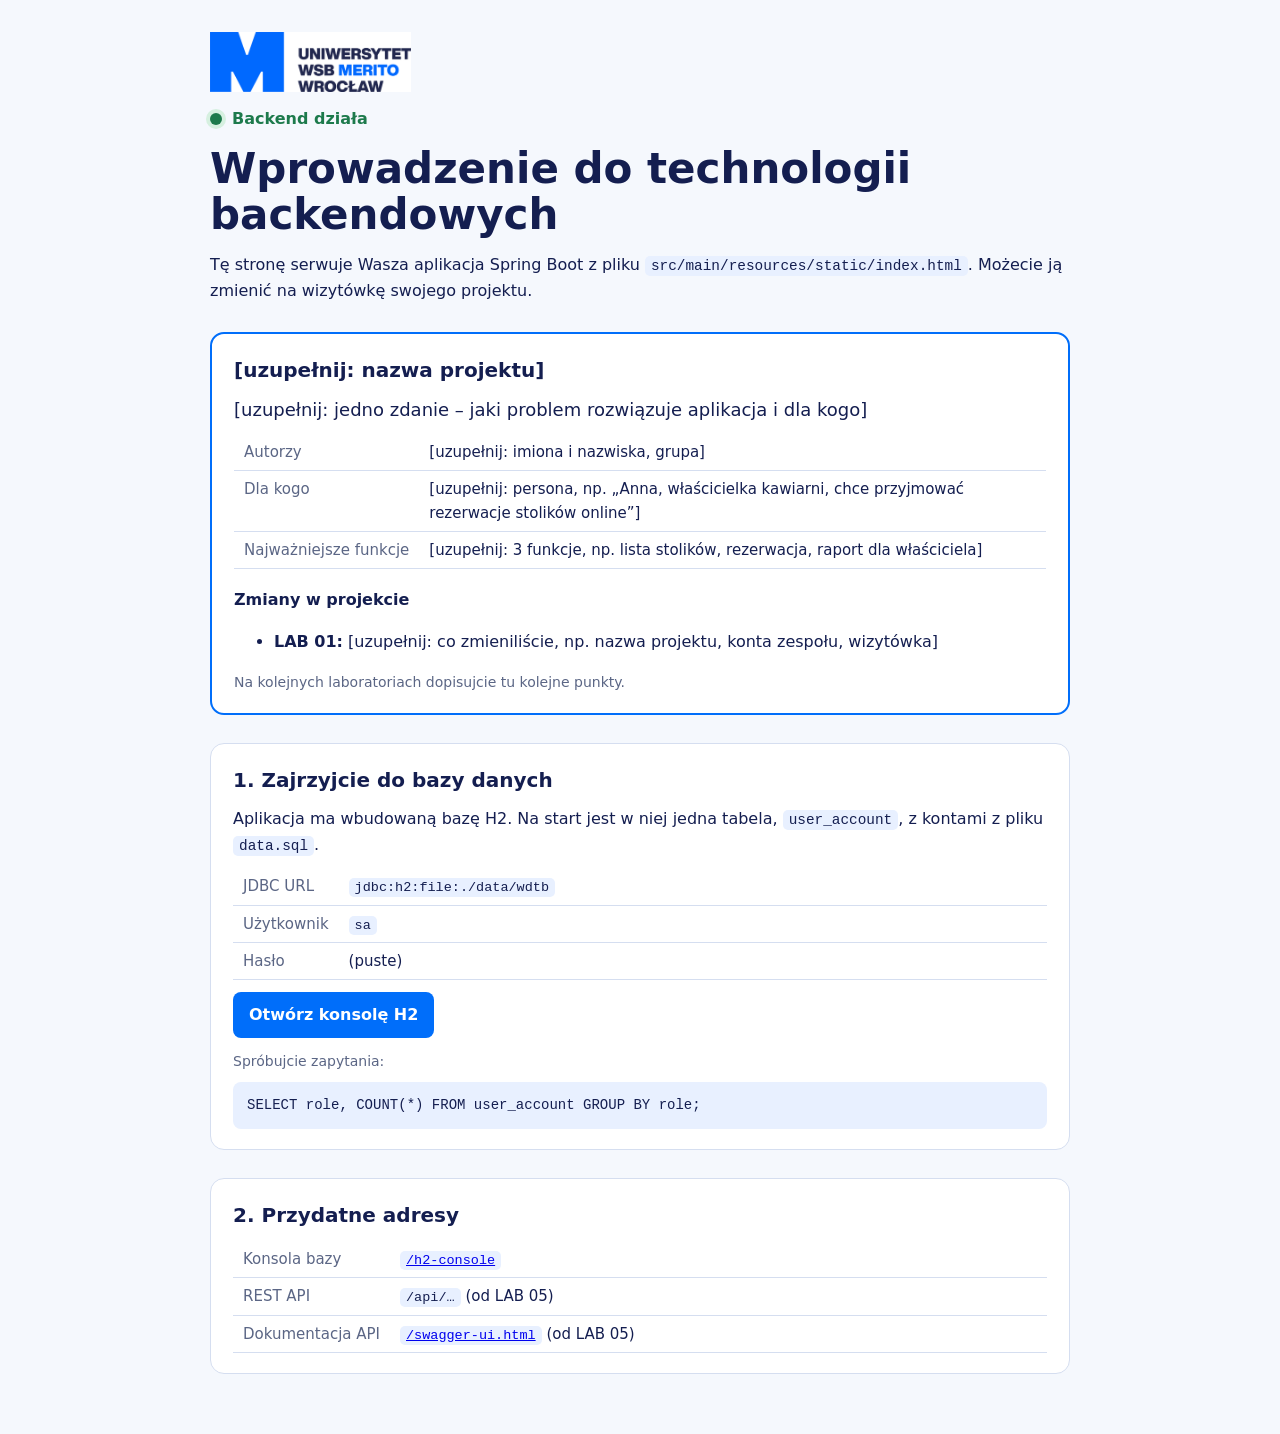
==== src/main/resources/static/index.html @ 30a39779 "LAB 01 uproszczony: bez PROJEKT.md, bez Pull Requestów, LAB 02 wyszarzony - LAB 01 w trzech częściac" ====
<!doctype html>
<html lang="pl">
<head>
<meta charset="utf-8">
<meta name="viewport" content="width=device-width, initial-scale=1">
<title>Backend działa · WdTB-2026-Backend</title>
<style>
  :root { --ink: #141e50; --blue: #006efa; --muted: #5b6685; --line: #d5def0; --bg: #f5f8fd; --tint: #e8f0ff; --ok: #1d7a4c; }
  * { box-sizing: border-box; }
  body { margin: 0; background: var(--bg); color: var(--ink); font: 16px/1.6 "Segoe UI", system-ui, -apple-system, sans-serif; padding: 32px 20px 64px; }
  main { max-width: 860px; margin: 0 auto; display: grid; gap: 28px; }
  header { display: grid; gap: 14px; }
  .logo { height: 60px; width: auto; }
  h1 { margin: 0; font-size: clamp(28px, 5vw, 42px); line-height: 1.1; }
  h2 { margin: 0 0 10px; font-size: 20px; }
  h3 { margin: 18px 0 6px; font-size: 16px; }
  p { margin: 0; }
  .status { display: inline-flex; gap: 10px; align-items: center; font-weight: 600; color: var(--ok); }
  .dot { width: 12px; height: 12px; border-radius: 50%; background: var(--ok); box-shadow: 0 0 0 4px #d6f0e0; }
  .card { background: #fff; border: 1px solid var(--line); border-radius: 14px; padding: 20px 22px; }
  code { font-family: ui-monospace, Menlo, Consolas, monospace; font-size: .9em; background: var(--tint); padding: 2px 6px; border-radius: 5px; }
  .btn { display: inline-block; margin-top: 12px; background: var(--blue); color: #fff; text-decoration: none; font-weight: 600; padding: 10px 16px; border-radius: 8px; }
  .btn:focus-visible { outline: 3px solid var(--ink); outline-offset: 2px; }
  table { border-collapse: collapse; width: 100%; margin-top: 10px; font-size: 15px; }
  td { padding: 6px 10px; border-bottom: 1px solid var(--line); vertical-align: top; }
  td:first-child { color: var(--muted); white-space: nowrap; width: 1%; }
  ol { margin: 8px 0 0; padding-left: 22px; }
  li + li { margin-top: 4px; }
  .muted { color: var(--muted); font-size: 14px; }
  .project { border: 2px solid var(--blue); }
  .project .pitch { font-size: 18px; margin-bottom: 6px; }
  pre { background: var(--tint); border-radius: 8px; padding: 12px 14px; overflow-x: auto; margin: 10px 0 0; font-size: 14px; }
</style>
</head>
<body>
<main>
  <header>
    <img class="logo" src="merito-logo.png" alt="Uniwersytet WSB Merito Wrocław">
    <span class="status"><span class="dot" aria-hidden="true"></span>Backend działa</span>
    <h1>Wprowadzenie do technologii backendowych</h1>
    <p>Tę stronę serwuje Wasza aplikacja Spring Boot z pliku <code>src/main/resources/static/index.html</code>.
       Możecie ją zmienić na wizytówkę swojego projektu.</p>
  </header>

  <!-- LAB 01: wizytówka Waszego projektu, na jej podstawie prezentujecie projekt na początku LAB 02.
       Zastąpcie wszystkie znaczniki „uzupełnij” w nawiasach kwadratowych (reguła R1.04). -->
  <section class="card project">
    <h2>[uzupełnij: nazwa projektu]</h2>
    <p class="pitch">[uzupełnij: jedno zdanie – jaki problem rozwiązuje aplikacja i dla kogo]</p>
    <table>
      <tr><td>Autorzy</td><td>[uzupełnij: imiona i nazwiska, grupa]</td></tr>
      <tr><td>Dla kogo</td><td>[uzupełnij: persona, np. „Anna, właścicielka kawiarni, chce przyjmować rezerwacje stolików online”]</td></tr>
      <tr><td>Najważniejsze funkcje</td><td>[uzupełnij: 3 funkcje, np. lista stolików, rezerwacja, raport dla właściciela]</td></tr>
    </table>
    <h3>Zmiany w projekcie</h3>
    <ul>
      <li><b>LAB 01:</b> [uzupełnij: co zmieniliście, np. nazwa projektu, konta zespołu, wizytówka]</li>
    </ul>
    <p class="muted">Na kolejnych laboratoriach dopisujcie tu kolejne punkty.</p>
  </section>

  <section class="card">
    <h2>1. Zajrzyjcie do bazy danych</h2>
    <p>Aplikacja ma wbudowaną bazę H2. Na start jest w niej jedna tabela, <code>user_account</code>, z kontami z pliku <code>data.sql</code>.</p>
    <table>
      <tr><td>JDBC URL</td><td><code>jdbc:h2:file:./data/wdtb</code></td></tr>
      <tr><td>Użytkownik</td><td><code>sa</code></td></tr>
      <tr><td>Hasło</td><td>(puste)</td></tr>
    </table>
    <a class="btn" href="/h2-console">Otwórz konsolę H2</a>
    <p class="muted" style="margin-top:12px">Spróbujcie zapytania:</p>
    <pre>SELECT role, COUNT(*) FROM user_account GROUP BY role;</pre>
  </section>

  <section class="card">
    <h2>2. Przydatne adresy</h2>
    <table>
      <tr><td>Konsola bazy</td><td><a href="/h2-console"><code>/h2-console</code></a></td></tr>
      <tr><td>REST API</td><td><code>/api/…</code> (od LAB 05)</td></tr>
      <tr><td>Dokumentacja API</td><td><a href="/swagger-ui.html"><code>/swagger-ui.html</code></a> (od LAB 05)</td></tr>
    </table>
  </section>
</main>
</body>
</html>
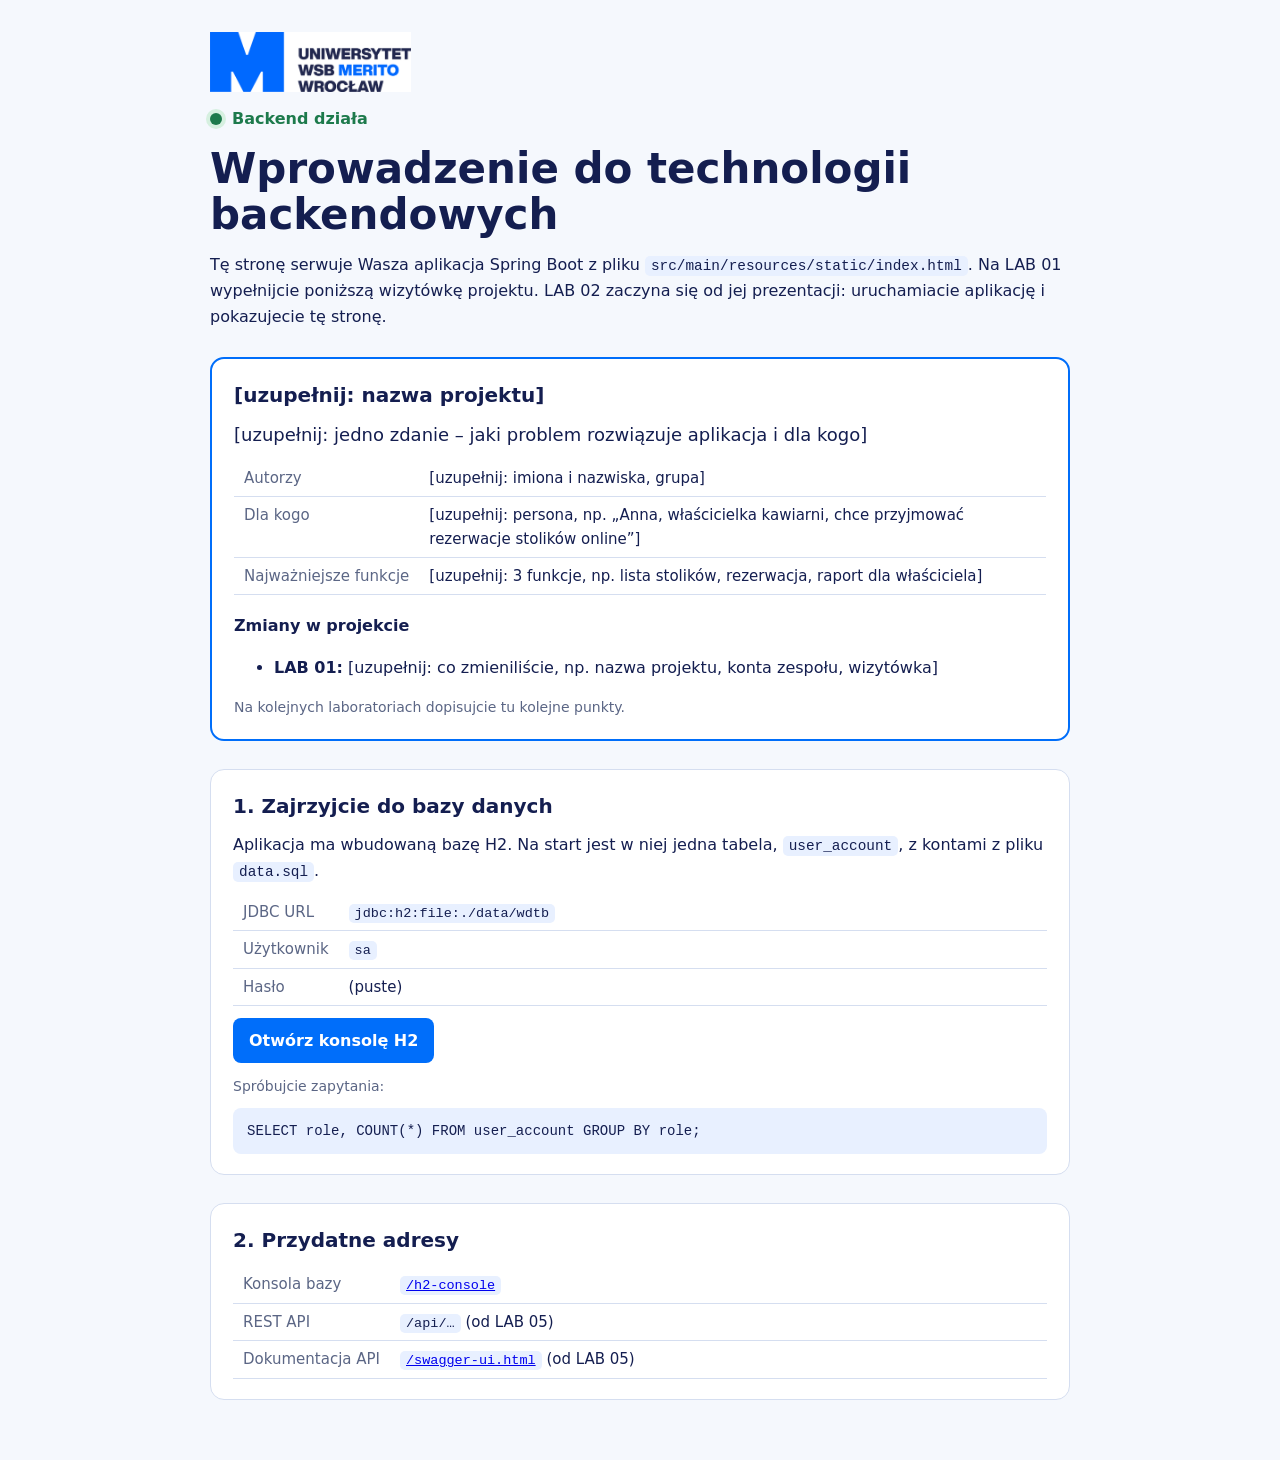
==== commit 17f3b419: "Refactoring" ====
--- a/src/main/resources/static/index.html
+++ b/src/main/resources/static/index.html
@@ -39,7 +39,8 @@
     <span class="status"><span class="dot" aria-hidden="true"></span>Backend działa</span>
     <h1>Wprowadzenie do technologii backendowych</h1>
     <p>Tę stronę serwuje Wasza aplikacja Spring Boot z pliku <code>src/main/resources/static/index.html</code>.
-       Możecie ją zmienić na wizytówkę swojego projektu.</p>
+       Na LAB 01 wypełnijcie poniższą wizytówkę projektu. LAB 02 zaczyna się od jej prezentacji:
+       uruchamiacie aplikację i pokazujecie tę stronę.</p>
   </header>
 
   <!-- LAB 01: wizytówka Waszego projektu, na jej podstawie prezentujecie projekt na początku LAB 02.
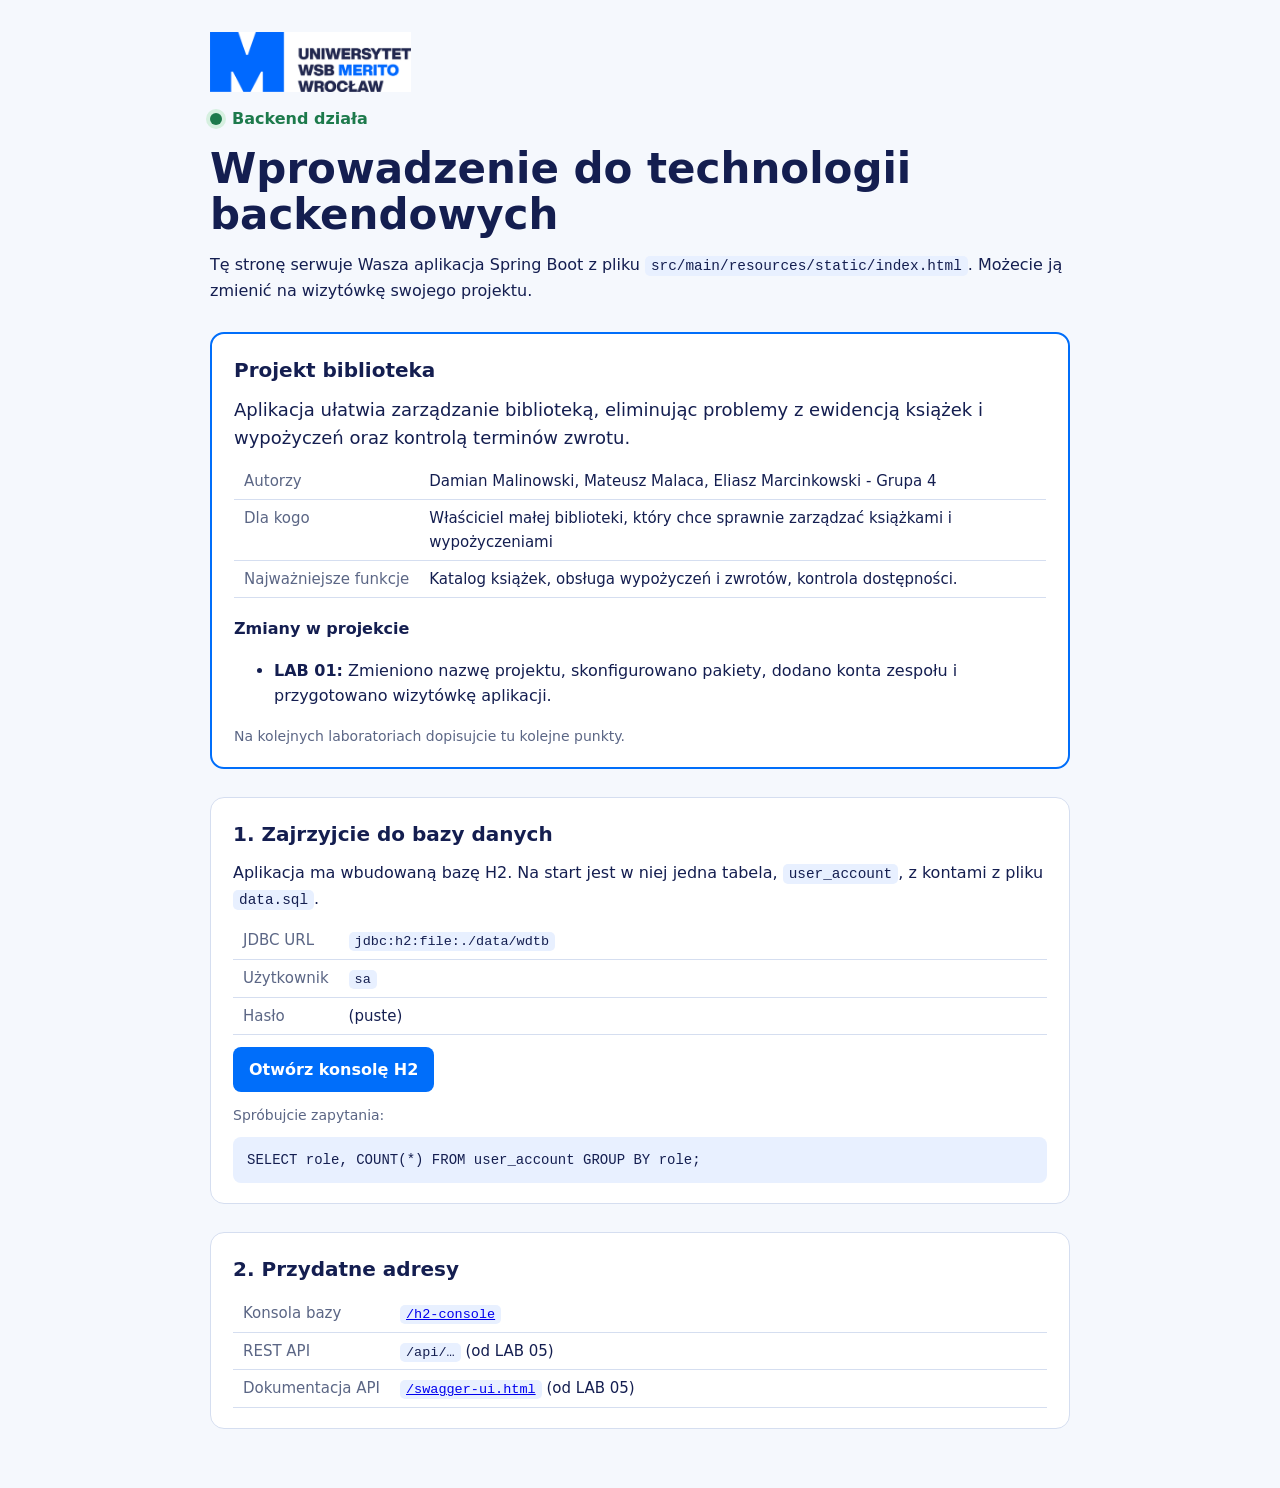
==== commit cd4e8459: "Zmiany w index.html" ====
--- a/src/main/resources/static/index.html
+++ b/src/main/resources/static/index.html
@@ -39,23 +39,22 @@
     <span class="status"><span class="dot" aria-hidden="true"></span>Backend działa</span>
     <h1>Wprowadzenie do technologii backendowych</h1>
     <p>Tę stronę serwuje Wasza aplikacja Spring Boot z pliku <code>src/main/resources/static/index.html</code>.
-       Na LAB 01 wypełnijcie poniższą wizytówkę projektu. LAB 02 zaczyna się od jej prezentacji:
-       uruchamiacie aplikację i pokazujecie tę stronę.</p>
+       Możecie ją zmienić na wizytówkę swojego projektu.</p>
   </header>
 
   <!-- LAB 01: wizytówka Waszego projektu, na jej podstawie prezentujecie projekt na początku LAB 02.
        Zastąpcie wszystkie znaczniki „uzupełnij” w nawiasach kwadratowych (reguła R1.04). -->
   <section class="card project">
-    <h2>[uzupełnij: nazwa projektu]</h2>
-    <p class="pitch">[uzupełnij: jedno zdanie – jaki problem rozwiązuje aplikacja i dla kogo]</p>
+    <h2>Projekt biblioteka</h2>
+    <p class="pitch">Aplikacja ułatwia zarządzanie biblioteką, eliminując problemy z ewidencją książek i wypożyczeń oraz kontrolą terminów zwrotu.</p>
     <table>
-      <tr><td>Autorzy</td><td>[uzupełnij: imiona i nazwiska, grupa]</td></tr>
-      <tr><td>Dla kogo</td><td>[uzupełnij: persona, np. „Anna, właścicielka kawiarni, chce przyjmować rezerwacje stolików online”]</td></tr>
-      <tr><td>Najważniejsze funkcje</td><td>[uzupełnij: 3 funkcje, np. lista stolików, rezerwacja, raport dla właściciela]</td></tr>
+      <tr><td>Autorzy</td><td>Damian Malinowski, Mateusz Malaca, Eliasz Marcinkowski - Grupa 4</td></tr>
+      <tr><td>Dla kogo</td><td>Właściciel małej biblioteki, który chce sprawnie zarządzać książkami i wypożyczeniami</td></tr>
+      <tr><td>Najważniejsze funkcje</td><td>Katalog książek, obsługa wypożyczeń i zwrotów, kontrola dostępności. </td></tr>
     </table>
     <h3>Zmiany w projekcie</h3>
     <ul>
-      <li><b>LAB 01:</b> [uzupełnij: co zmieniliście, np. nazwa projektu, konta zespołu, wizytówka]</li>
+      <li><b>LAB 01:</b> Zmieniono nazwę projektu, skonfigurowano pakiety, dodano konta zespołu i przygotowano wizytówkę aplikacji.</li>
     </ul>
     <p class="muted">Na kolejnych laboratoriach dopisujcie tu kolejne punkty.</p>
   </section>
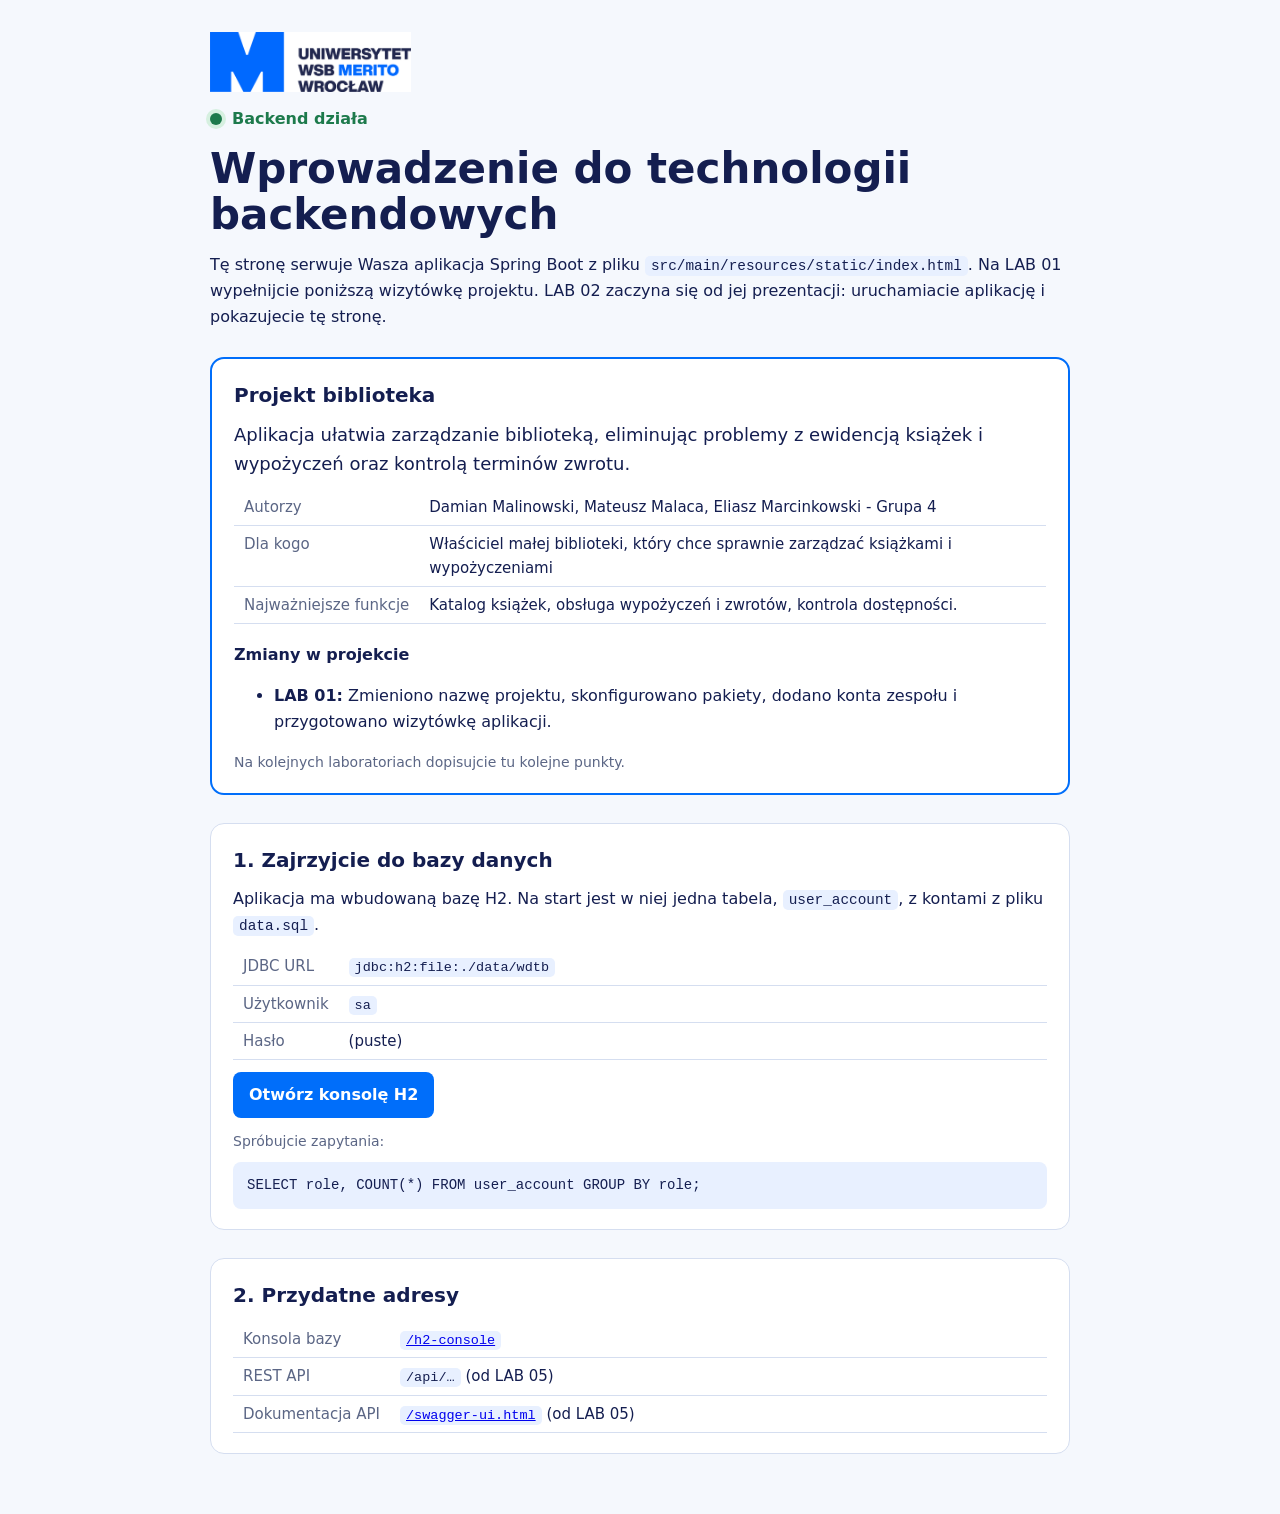
==== commit 25fc3fdc: "Merge branch 'wkoszela:main' into main" ====
--- a/src/main/resources/static/index.html
+++ b/src/main/resources/static/index.html
@@ -39,11 +39,12 @@
     <span class="status"><span class="dot" aria-hidden="true"></span>Backend działa</span>
     <h1>Wprowadzenie do technologii backendowych</h1>
     <p>Tę stronę serwuje Wasza aplikacja Spring Boot z pliku <code>src/main/resources/static/index.html</code>.
-       Możecie ją zmienić na wizytówkę swojego projektu.</p>
+       Na LAB 01 wypełnijcie poniższą wizytówkę projektu. LAB 02 zaczyna się od jej prezentacji:
+       uruchamiacie aplikację i pokazujecie tę stronę.</p>
   </header>
 
   <!-- LAB 01: wizytówka Waszego projektu, na jej podstawie prezentujecie projekt na początku LAB 02.
-       Zastąpcie wszystkie znaczniki „uzupełnij” w nawiasach kwadratowych (reguła R1.04). -->
+       Zastąpcie wszystkie znaczniki w nawiasach kwadratowych (reguła R1.04). -->
   <section class="card project">
     <h2>Projekt biblioteka</h2>
     <p class="pitch">Aplikacja ułatwia zarządzanie biblioteką, eliminując problemy z ewidencją książek i wypożyczeń oraz kontrolą terminów zwrotu.</p>
@@ -56,7 +57,7 @@
     <ul>
       <li><b>LAB 01:</b> Zmieniono nazwę projektu, skonfigurowano pakiety, dodano konta zespołu i przygotowano wizytówkę aplikacji.</li>
     </ul>
-    <p class="muted">Na kolejnych laboratoriach dopisujcie tu kolejne punkty.</p>
+    <p class="muted">Na kolejnych laboratoriach dopisujcie tu kolejne punkty. </p>
   </section>
 
   <section class="card">
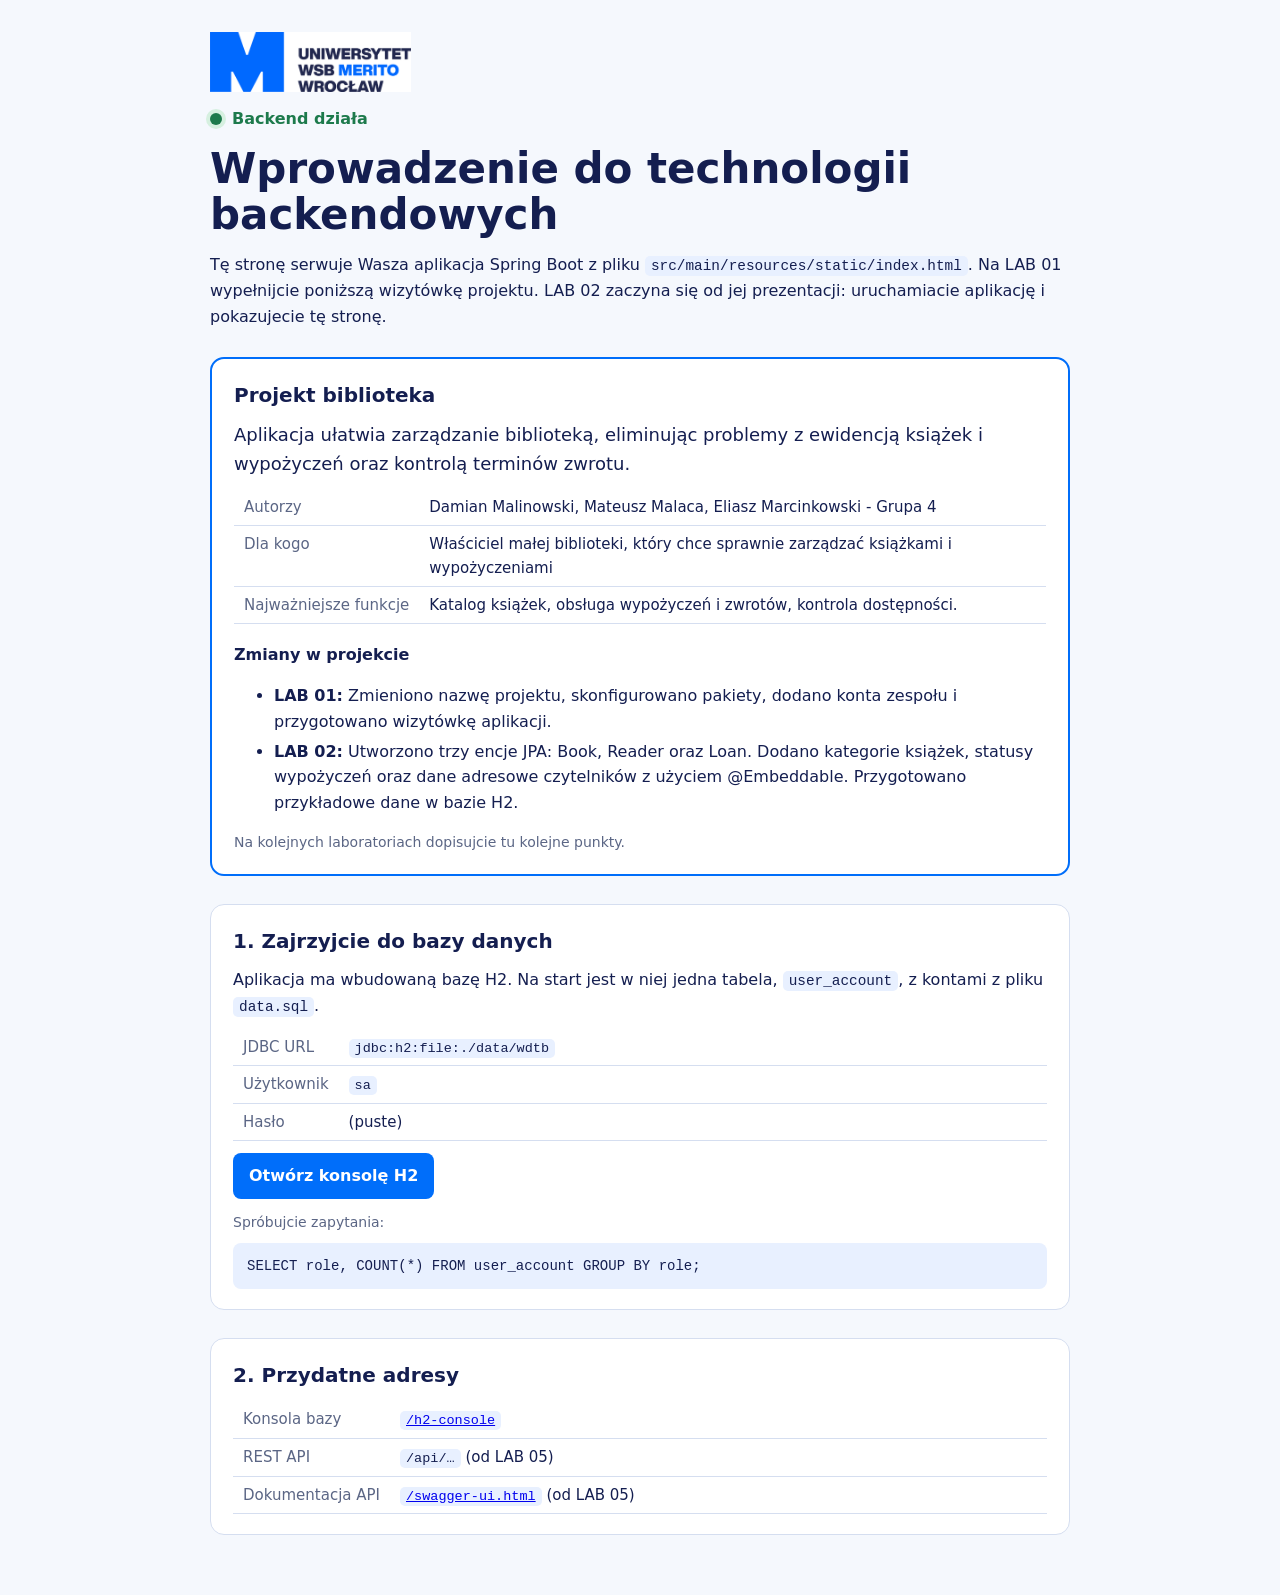
==== commit d661f08d: "LAB 02: zakonczenie" ====
--- a/src/main/resources/static/index.html
+++ b/src/main/resources/static/index.html
@@ -56,6 +56,7 @@
     <h3>Zmiany w projekcie</h3>
     <ul>
       <li><b>LAB 01:</b> Zmieniono nazwę projektu, skonfigurowano pakiety, dodano konta zespołu i przygotowano wizytówkę aplikacji.</li>
+      <li><b>LAB 02:</b> Utworzono trzy encje JPA: Book, Reader oraz Loan. Dodano kategorie książek, statusy wypożyczeń oraz dane adresowe czytelników z użyciem @Embeddable. Przygotowano przykładowe dane w bazie H2.</li>
     </ul>
     <p class="muted">Na kolejnych laboratoriach dopisujcie tu kolejne punkty. </p>
   </section>
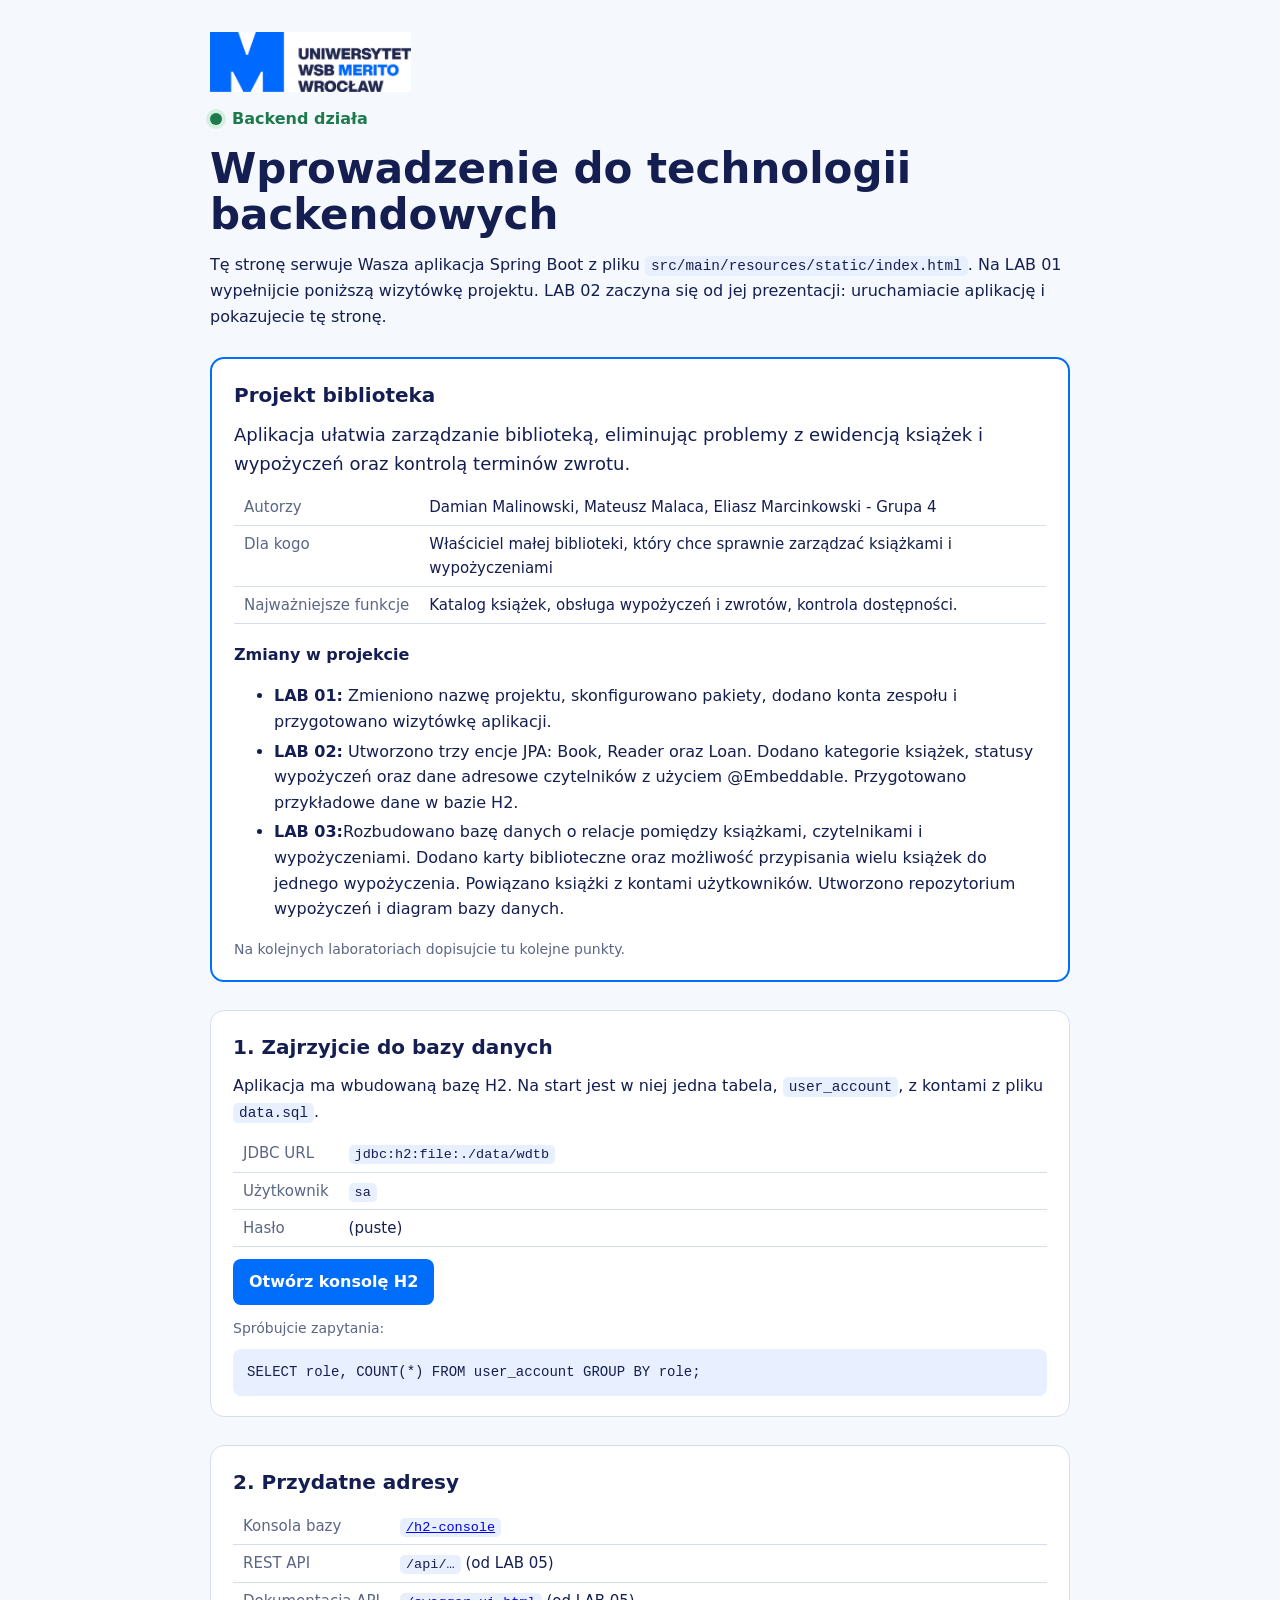
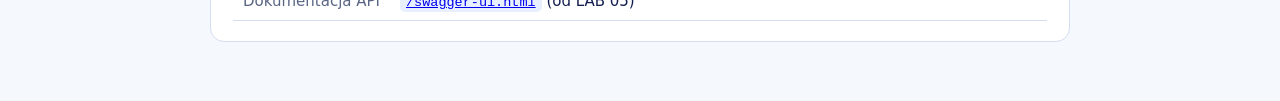
==== commit accce31a: "Stworzenie SCHEMAT.md" ====
--- a/src/main/resources/static/index.html
+++ b/src/main/resources/static/index.html
@@ -57,6 +57,7 @@
     <ul>
       <li><b>LAB 01:</b> Zmieniono nazwę projektu, skonfigurowano pakiety, dodano konta zespołu i przygotowano wizytówkę aplikacji.</li>
       <li><b>LAB 02:</b> Utworzono trzy encje JPA: Book, Reader oraz Loan. Dodano kategorie książek, statusy wypożyczeń oraz dane adresowe czytelników z użyciem @Embeddable. Przygotowano przykładowe dane w bazie H2.</li>
+      <li><b>LAB 03:</b>Rozbudowano bazę danych o relacje pomiędzy książkami, czytelnikami i wypożyczeniami. Dodano karty biblioteczne oraz możliwość przypisania wielu książek do jednego wypożyczenia. Powiązano książki z kontami użytkowników. Utworzono repozytorium wypożyczeń i diagram bazy danych.</li>
     </ul>
     <p class="muted">Na kolejnych laboratoriach dopisujcie tu kolejne punkty. </p>
   </section>
